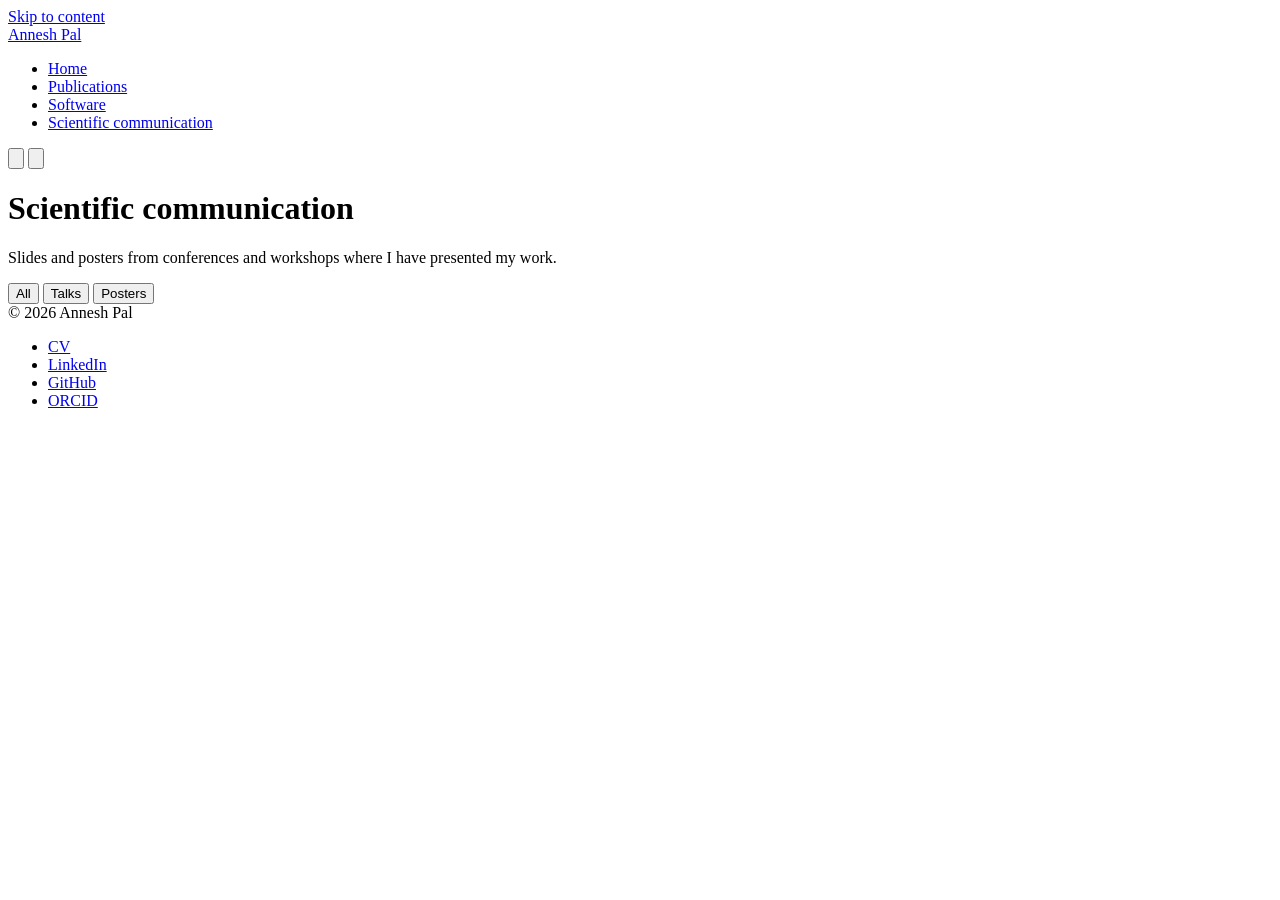
==== communication.html @ 30f83ec1 "Add files via upload New website" ====
<!DOCTYPE html>
<html lang="en">
<head>
  <meta charset="utf-8">
  <meta name="viewport" content="width=device-width, initial-scale=1">
  <title>Scientific communication | Annesh Pal</title>
  <meta name="description" content="Slides and posters presented by Annesh Pal at conferences and workshops.">
  <meta name="author" content="Annesh Pal">
  <meta name="google-site-verification" content="eEVup96OEpur1_kXBRJ_z_jjKePVoSG-uzVZ42ypXxE">
  <meta property="og:title" content="Scientific communication | Annesh Pal">
  <meta property="og:description" content="Slides and posters presented by Annesh Pal at conferences and workshops.">
  <meta property="og:type" content="website">
  <meta property="og:image" content="photo.jpg">
  <link rel="icon" href="data:image/svg+xml,%3Csvg xmlns='http://www.w3.org/2000/svg' viewBox='0 0 32 32'%3E%3Crect width='32' height='32' rx='7' fill='%237b2141'/%3E%3Ctext x='16' y='22.5' font-family='Georgia,serif' font-size='17' font-weight='600' fill='white' text-anchor='middle'%3EAP%3C/text%3E%3C/svg%3E">
  <link rel="preload" href="assets/fonts/source-serif-4-latin-opsz-normal.woff2" as="font" type="font/woff2" crossorigin>
  <link rel="preload" href="assets/fonts/source-sans-3-latin-wght-normal.woff2" as="font" type="font/woff2" crossorigin>
  <script>try { var t = localStorage.getItem('theme'); if (t) document.documentElement.dataset.theme = t; } catch (e) {}</script>
  <link rel="stylesheet" href="assets/style.css">
</head>
<body>
  <a class="skip" href="#content">Skip to content</a>
  <header class="site-header">
    <div class="wrap">
      <a class="brand" href="index.html">Annesh Pal</a>
      <nav class="nav" aria-label="Main">
        <ul>
          <li><a href="index.html">Home</a></li>
          <li><a href="publications.html">Publications</a></li>
          <li><a href="software.html">Software</a></li>
          <li><a href="communication.html" aria-current="page">Scientific communication</a></li>
        </ul>
        <button class="icon-btn theme-btn" type="button" aria-label="Switch between light and dark theme"><svg class="sun" viewBox="0 0 24 24" fill="none" stroke="currentColor" stroke-width="1.8" stroke-linecap="round" aria-hidden="true"><circle cx="12" cy="12" r="4"/><path d="M12 2.5v2M12 19.5v2M4.6 4.6 6 6M18 18l1.4 1.4M2.5 12h2M19.5 12h2M4.6 19.4 6 18M18 6l1.4-1.4"/></svg><svg class="moon" viewBox="0 0 24 24" fill="none" stroke="currentColor" stroke-width="1.8" stroke-linejoin="round" aria-hidden="true"><path d="M20 14.5A8 8 0 0 1 9.5 4a8 8 0 1 0 10.5 10.5Z"/></svg></button>
        <button class="icon-btn menu-btn" type="button" aria-label="Menu" aria-expanded="false"><svg viewBox="0 0 24 24" fill="none" stroke="currentColor" stroke-width="1.8" stroke-linecap="round" aria-hidden="true"><path d="M4 7h16M4 12h16M4 17h16"/></svg></button>
      </nav>
    </div>
  </header>

  <main id="content">
    <div class="wrap">
      <header class="page-head">
        <h1>Scientific communication</h1>
        <p>Slides and posters from conferences and workshops where I have presented my work.</p>
      </header>

      <div class="page-body">
        <div class="filters" role="group" aria-label="Show">
          <button class="btn filter" type="button" data-filter="all" aria-pressed="true">All <span class="count"></span></button>
          <button class="btn filter" type="button" data-filter="talk" aria-pressed="false">Talks <span class="count"></span></button>
          <button class="btn filter" type="button" data-filter="poster" aria-pressed="false">Posters <span class="count"></span></button>
        </div>

        <!--
          HOW TO ADD A TALK OR POSTER
          1. Put the PDF in the "files" folder (keep each file under about 20 MB).
          2. Copy the block below, remove the comment markers around it, and paste it
             inside the right year (newest first). For a new year, copy a whole
             <section class="year-group"> block.
          3. Set data-type="talk" for slides or data-type="poster" for a poster,
             and change the tag text to match (Talk, Invited talk, Poster).
          4. Delete any button you don't need (for example the event website).

        <article class="entry" data-type="talk">
          <span class="tag">Talk</span>
          <h3>Title of the talk or poster</h3>
          <p class="authors">Name of the conference or workshop, City, Country</p>
          <p class="venue"><time datetime="2026-06">June 2026</time></p>
          <div class="entry-actions">
            <a class="btn primary" href="files/your-file.pdf" data-viewer>View slides</a>
            <a class="btn" href="files/your-file.pdf" download>Download PDF</a>
            <a class="btn" href="https://event-website.example">Event website</a>
          </div>
        </article>
        -->

        <div class="comm-list">
          <!-- Year groups with talks and posters go here, newest first. -->
        </div>

        <p class="empty" hidden>Slides and posters will be added here soon. In the meantime, see my <a href="publications.html">publications</a>.</p>
      </div>
    </div>

    <dialog class="viewer" aria-labelledby="viewer-title">
      <div class="viewer-bar">
        <h2 id="viewer-title">Preview</h2>
        <div class="viewer-actions">
          <a class="btn" id="viewer-open" href="#" target="_blank" rel="noopener">Open in new tab</a>
          <button class="btn" type="button" id="viewer-close">Close</button>
        </div>
      </div>
      <iframe title="Document preview" id="viewer-frame"></iframe>
    </dialog>
  </main>

  <footer class="site-footer">
    <div class="wrap">
      <span>&copy; <span id="year">2026</span> Annesh Pal</span>
      <ul>
        <li><a href="files/Annesh_Pal_CV.pdf">CV</a></li>
        <li><a href="https://www.linkedin.com/in/annesh-pal-4635a8240/">LinkedIn</a></li>
        <li><a href="https://github.com/annesh07">GitHub</a></li>
        <li><a href="https://orcid.org/0009-0003-2146-180X">ORCID</a></li>
      </ul>
    </div>
  </footer>
  <script src="assets/site.js" defer></script>
</body>
</html>
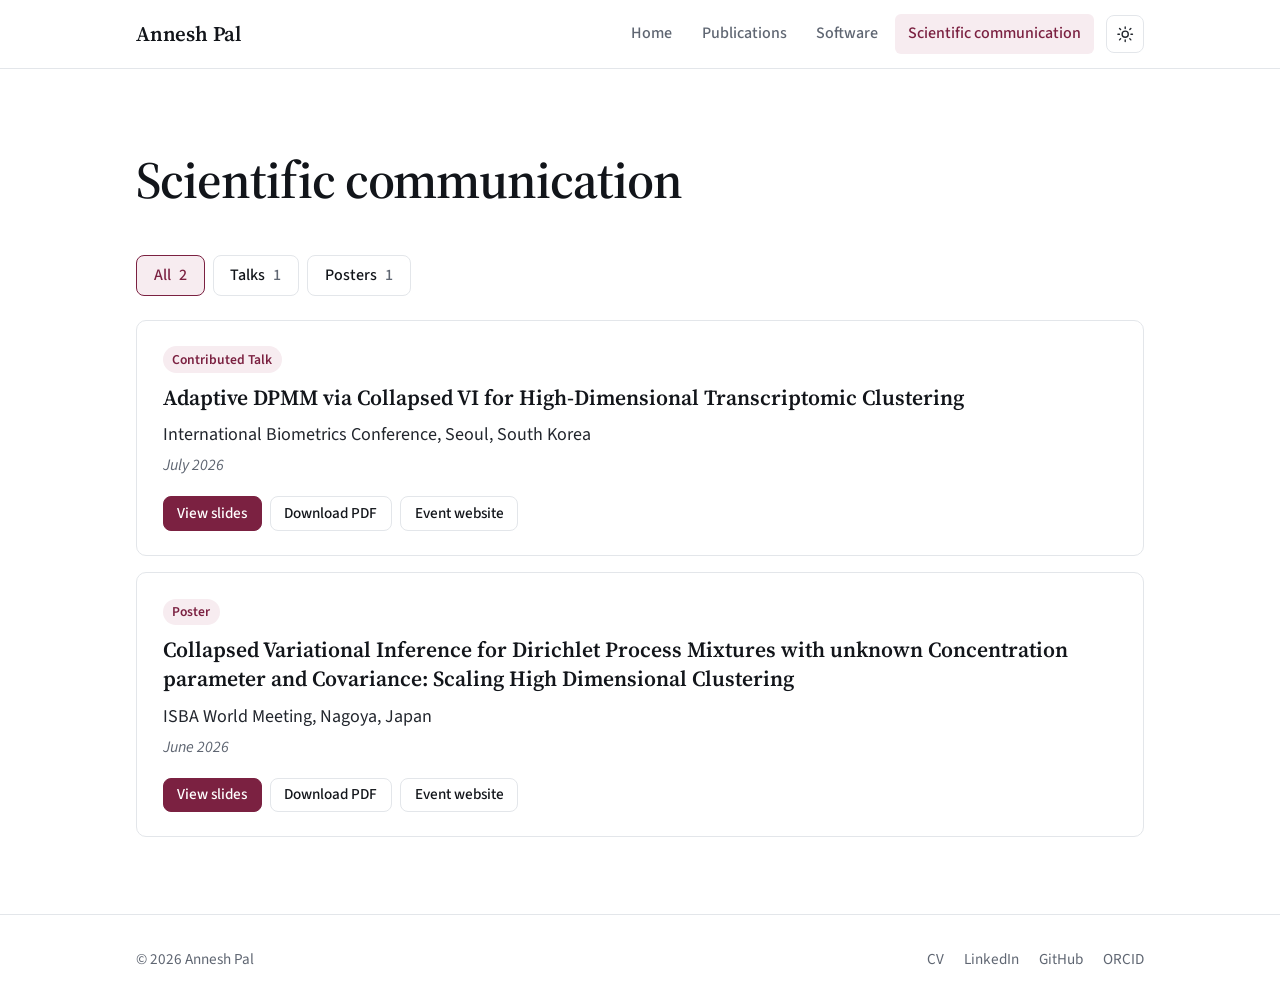
==== commit 73f4e93d: "Update communication.html" ====
--- a/communication.html
+++ b/communication.html
@@ -39,7 +39,6 @@
     <div class="wrap">
       <header class="page-head">
         <h1>Scientific communication</h1>
-        <p>Slides and posters from conferences and workshops where I have presented my work.</p>
       </header>
 
       <div class="page-body">
@@ -73,10 +72,29 @@
         -->
 
         <div class="comm-list">
-          <!-- Year groups with talks and posters go here, newest first. -->
+          <article class="entry" data-type="talk">
+          <span class="tag">Contributed Talk</span>
+          <h3>Adaptive DPMM via Collapsed VI for High-Dimensional Transcriptomic Clustering</h3>
+          <p class="authors">International Biometrics Conference, Seoul, South Korea</p>
+          <p class="venue"><time datetime="2026-07">July 2026</time></p>
+          <div class="entry-actions">
+            <a class="btn primary" href="files/your-file.pdf" data-viewer>View slides</a>
+            <a class="btn" href="files/your-file.pdf" download>Download PDF</a>
+            <a class="btn" href="https://www.ibc2026.org/home/">Event website</a>
+          </div>
+          </article>
+          <article class="entry" data-type="poster">
+          <span class="tag">Poster</span>
+          <h3>Collapsed Variational Inference for Dirichlet Process Mixtures with unknown Concentration parameter and Covariance: Scaling High Dimensional Clustering</h3>
+          <p class="authors">ISBA World Meeting, Nagoya, Japan</p>
+          <p class="venue"><time datetime="2026-06">June 2026</time></p>
+          <div class="entry-actions">
+            <a class="btn primary" href="files/your-file.pdf" data-viewer>View slides</a>
+            <a class="btn" href="files/your-file.pdf" download>Download PDF</a>
+            <a class="btn" href="https://isba2026.github.io/">Event website</a>
+          </div>
+          </article>
         </div>
-
-        <p class="empty" hidden>Slides and posters will be added here soon. In the meantime, see my <a href="publications.html">publications</a>.</p>
       </div>
     </div>
 
--- a/assets/style.css
+++ b/assets/style.css
@@ -0,0 +1,258 @@
+/* ---------- Fonts (self-hosted) ---------- */
+@font-face {
+  font-family: "Source Serif 4";
+  src: url("fonts/source-serif-4-latin-opsz-normal.woff2") format("woff2-variations");
+  font-weight: 200 900; font-style: normal; font-display: swap;
+}
+@font-face {
+  font-family: "Source Sans 3";
+  src: url("fonts/source-sans-3-latin-wght-normal.woff2") format("woff2-variations");
+  font-weight: 200 900; font-style: normal; font-display: swap;
+}
+@font-face {
+  font-family: "Source Sans 3";
+  src: url("fonts/source-sans-3-latin-wght-italic.woff2") format("woff2-variations");
+  font-weight: 200 900; font-style: italic; font-display: swap;
+}
+
+/* ---------- Tokens ---------- */
+:root {
+  --bg: #ffffff;
+  --surface: #f5f6f8;
+  --text: #22262d;
+  --heading: #12151a;
+  --muted: #5f6672;
+  --rule: #e3e6ea;
+  --accent: #7b2141;        /* Bordeaux */
+  --accent-hover: #5e1831;
+  --accent-soft: #f7ecf0;
+  --serif: "Source Serif 4", Georgia, "Times New Roman", serif;
+  --sans: "Source Sans 3", -apple-system, "Segoe UI", Roboto, Helvetica, Arial, sans-serif;
+  --mono: ui-monospace, SFMono-Regular, Menlo, Consolas, monospace;
+  --wrap: 68rem;
+  --radius: 10px;
+  color-scheme: light;
+}
+@media (prefers-color-scheme: dark) {
+  :root:not([data-theme="light"]) {
+    --bg: #15171b; --surface: #1d2025; --text: #dfe2e6; --heading: #f3f4f6; --muted: #9ba2ac;
+    --rule: #2d3138; --accent: #d99aae; --accent-hover: #ecbccb; --accent-soft: #2a1e24;
+    color-scheme: dark;
+  }
+}
+:root[data-theme="dark"] {
+  --bg: #15171b; --surface: #1d2025; --text: #dfe2e6; --heading: #f3f4f6; --muted: #9ba2ac;
+  --rule: #2d3138; --accent: #d99aae; --accent-hover: #ecbccb; --accent-soft: #2a1e24;
+  color-scheme: dark;
+}
+
+/* ---------- Page-to-page transitions (supported browsers only) ---------- */
+@view-transition { navigation: auto; }
+.site-header { view-transition-name: site-header; }
+::view-transition-old(root) { animation: 160ms ease-out both vt-out; }
+::view-transition-new(root) { animation: 220ms ease-out both vt-in; }
+@keyframes vt-out { to { opacity: 0; } }
+@keyframes vt-in { from { opacity: 0; transform: translateY(6px); } }
+@media (prefers-reduced-motion: reduce) {
+  ::view-transition-old(root), ::view-transition-new(root) { animation: none; }
+  * { transition: none !important; }
+}
+
+/* ---------- Base ---------- */
+*, *::before, *::after { box-sizing: border-box; }
+[hidden] { display: none !important; }
+html { -webkit-text-size-adjust: 100%; }
+body {
+  margin: 0; background: var(--bg); color: var(--text);
+  font-family: var(--sans); font-size: 1.125rem; line-height: 1.6;
+  -webkit-font-smoothing: antialiased;
+  display: flex; flex-direction: column; min-height: 100vh;
+}
+main { flex: 1; }
+h1, h2, h3 { font-family: var(--serif); color: var(--heading); font-weight: 600; line-height: 1.2; margin: 0; }
+p { margin: 0 0 1em; }
+a { color: var(--accent); text-decoration: underline; text-decoration-thickness: 1px; text-underline-offset: .18em; }
+a:hover { color: var(--accent-hover); text-decoration-thickness: 2px; }
+:focus-visible { outline: 2px solid var(--accent); outline-offset: 3px; border-radius: 4px; }
+.wrap { max-width: var(--wrap); margin: 0 auto; padding: 0 clamp(1.25rem, 4vw, 2.5rem); }
+.skip { position: absolute; left: -999px; top: .5rem; background: var(--bg); padding: .5rem 1rem; z-index: 100; }
+.skip:focus { left: .5rem; }
+
+/* ---------- Header ---------- */
+.site-header {
+  position: sticky; top: 0; z-index: 50;
+  background: color-mix(in srgb, var(--bg) 92%, transparent);
+  backdrop-filter: saturate(1.4) blur(10px); -webkit-backdrop-filter: saturate(1.4) blur(10px);
+  border-bottom: 1px solid var(--rule);
+}
+.site-header .wrap { display: flex; align-items: center; justify-content: space-between; height: 4.25rem; }
+.brand { font-family: var(--serif); font-size: 1.3rem; font-weight: 600; color: var(--heading); text-decoration: none; letter-spacing: -.01em; }
+.brand:hover { color: var(--heading); text-decoration: none; }
+.nav { display: flex; align-items: center; gap: .25rem; }
+.nav ul { display: flex; gap: .25rem; list-style: none; margin: 0; padding: 0; }
+.nav a {
+  display: block; padding: .45rem .8rem; border-radius: 6px;
+  color: var(--muted); text-decoration: none; font-size: 1rem; font-weight: 500;
+  transition: color .15s, background-color .15s;
+}
+.nav a:hover { color: var(--heading); background: var(--surface); }
+.nav a[aria-current="page"] { color: var(--accent); background: var(--accent-soft); }
+.icon-btn {
+  appearance: none; background: transparent; border: 1px solid var(--rule); color: var(--text);
+  width: 2.4rem; height: 2.4rem; border-radius: 8px; cursor: pointer;
+  display: inline-grid; place-items: center; margin-left: .5rem; transition: border-color .15s, background-color .15s;
+}
+.icon-btn:hover { background: var(--surface); }
+.icon-btn svg { width: 1.15rem; height: 1.15rem; }
+.menu-btn { display: none; }
+.theme-btn .moon { display: none; }
+:root[data-theme="dark"] .theme-btn .sun { display: none; }
+:root[data-theme="dark"] .theme-btn .moon { display: block; }
+@media (prefers-color-scheme: dark) {
+  :root:not([data-theme="light"]) .theme-btn .sun { display: none; }
+  :root:not([data-theme="light"]) .theme-btn .moon { display: block; }
+}
+
+@media (max-width: 860px) {
+  .menu-btn { display: inline-grid; }
+  .nav ul {
+    position: absolute; top: 4.25rem; left: 0; right: 0; flex-direction: column; gap: 0;
+    background: var(--bg); border-bottom: 1px solid var(--rule); padding: .5rem clamp(1.25rem, 4vw, 2.5rem) 1rem;
+    display: none;
+  }
+  .nav.open ul { display: flex; }
+  .nav a { padding: .75rem .5rem; font-size: 1.1rem; }
+}
+
+/* ---------- Page heading ---------- */
+.page-head { padding: clamp(3rem, 7vw, 5rem) 0 2rem; }
+.page-head h1 { font-size: clamp(2.25rem, 5vw, 3.25rem); letter-spacing: -.02em; margin-bottom: .75rem; }
+.page-head p { color: var(--muted); font-size: 1.2rem; max-width: 40rem; margin: 0; }
+
+/* ---------- Home ---------- */
+.intro {
+  display: grid; grid-template-columns: minmax(0, 17rem) minmax(0, 1fr); gap: clamp(2rem, 5vw, 4.5rem);
+  align-items: start; padding: clamp(3rem, 8vw, 6rem) 0 clamp(3rem, 6vw, 4.5rem);
+}
+.portrait { width: 100%; height: auto; aspect-ratio: 4 / 5; object-fit: cover; border-radius: var(--radius); background: var(--surface); }
+.intro h1 { font-size: clamp(2.6rem, 6vw, 4rem); letter-spacing: -.025em; margin-bottom: .4rem; }
+.role { font-size: 1.25rem; color: var(--muted); margin-bottom: 1.75rem; }
+.role a { color: var(--heading); font-weight: 200; text-decoration-color: color-mix(in srgb, var(--accent) 55%, transparent); text-underline-offset: .2em; }
+.role a:hover { color: var(--accent); text-decoration-color: var(--accent); }
+.bio { max-width: 38rem; }
+.bio p:first-child { font-size: 1.25rem; color: var(--heading); }
+.profiles { display: flex; flex-wrap: wrap; gap: .6rem; margin-top: 1.75rem; padding: 0; list-style: none; }
+.btn {
+  display: inline-flex; align-items: center; gap: .5rem;
+  padding: .55rem 1.05rem; border-radius: 8px; border: 1px solid var(--rule);
+  color: var(--heading); background: var(--bg); text-decoration: none; font-size: 1rem; font-weight: 500;
+  font-family: var(--sans); cursor: pointer; line-height: 1.3;
+  transition: border-color .15s, background-color .15s, color .15s;
+}
+.btn:hover { border-color: var(--accent); color: var(--accent); text-decoration: none; }
+.btn svg { width: 1rem; height: 1rem; flex: none; }
+.btn.primary { background: var(--accent); border-color: var(--accent); color: var(--bg); }
+.btn.primary:hover { background: var(--accent-hover); border-color: var(--accent-hover); color: var(--bg); }
+:root[data-theme="dark"] .btn.primary { background: var(--accent-soft); color: var(--accent); }
+:root[data-theme="dark"] .btn.primary:hover { border-color: var(--accent-hover); color: var(--accent-hover); }
+@media (prefers-color-scheme: dark) {
+  :root:not([data-theme="light"]) .btn.primary { background: var(--accent-soft); color: var(--accent); }
+  :root:not([data-theme="light"]) .btn.primary:hover { border-color: var(--accent-hover); color: var(--accent-hover); }
+}
+@media (max-width: 720px) {
+  .intro { grid-template-columns: 1fr; }
+  .portrait { max-width: 13rem; }
+}
+
+.home-grid {
+  display: grid; grid-template-columns: 1fr 1fr; gap: clamp(2rem, 5vw, 4.5rem);
+  padding: clamp(2.5rem, 5vw, 3.5rem) 0 clamp(3rem, 6vw, 5rem); border-top: 1px solid var(--rule);
+}
+@media (max-width: 820px) { .home-grid { grid-template-columns: 1fr; } }
+.section-title { font-size: 1.5rem; margin-bottom: 1.25rem; }
+
+.topics { list-style: none; margin: 0; padding: 0; }
+.topics li { padding: .9rem 0; border-bottom: 1px solid var(--rule); }
+.topics li:first-child { padding-top: 0; }
+.topics strong { display: block; color: var(--heading); font-weight: 600; }
+.topics span { display: block; color: var(--muted); font-size: 1rem; line-height: 1.5; margin-top: .1rem; }
+
+.news { list-style: none; margin: 0; padding: 0; }
+.news li { display: grid; grid-template-columns: 6.5rem 1fr; gap: 1rem; padding: .9rem 0; border-bottom: 1px solid var(--rule); }
+.news li:first-child { padding-top: 0; }
+.news time { color: var(--muted); font-size: 1rem; font-variant-numeric: tabular-nums; padding-top: .1rem; }
+@media (max-width: 520px) { .news li { grid-template-columns: 1fr; gap: .1rem; } }
+
+/* ---------- Entries: publications and software ---------- */
+.year-group { display: grid; grid-template-columns: 7rem minmax(0, 1fr); gap: 2rem; padding: 2rem 0; border-top: 1px solid var(--rule); }
+.year-group > h2 { font-size: 1.5rem; color: var(--muted); font-weight: 500; }
+@media (max-width: 720px) { .year-group { grid-template-columns: 1fr; gap: 1rem; } }
+
+.entry {
+  border: 1px solid var(--rule); border-radius: var(--radius); padding: 1.5rem 1.6rem;
+  transition: border-color .2s; background: var(--bg);
+}
+.entry + .entry { margin-top: 1rem; }
+.entry:hover { border-color: color-mix(in srgb, var(--accent) 45%, var(--rule)); }
+.tag {
+  display: inline-block; font-size: .85rem; font-weight: 600; color: var(--accent);
+  background: var(--accent-soft); padding: .15rem .6rem; border-radius: 999px; margin-bottom: .75rem;
+}
+.entry h3 { font-size: 1.35rem; line-height: 1.35; margin-bottom: .6rem; }
+.entry h3 a { color: var(--heading); text-decoration: none; }
+.entry h3 a:hover { color: var(--accent); text-decoration: underline; }
+.authors { margin-bottom: .2rem; }
+.authors .me { font-weight: 600; color: var(--heading); }
+.venue { color: var(--muted); font-size: 1rem; font-style: italic; }
+.entry-actions { display: flex; flex-wrap: wrap; gap: .5rem; margin-top: 1.1rem; }
+.entry-actions .btn { padding: .4rem .85rem; font-size: .95rem; }
+
+.code {
+  position: relative; margin-top: 1rem; background: var(--surface); border-radius: 8px;
+  border: 1px solid var(--rule);
+}
+.code pre { margin: 0; padding: 1rem 5.5rem 1rem 1.1rem; overflow-x: auto; font-family: var(--mono); font-size: .88rem; line-height: 1.55; color: var(--text); }
+.code .copy { position: absolute; top: .55rem; right: .55rem; padding: .3rem .7rem; font-size: .88rem; }
+.code[hidden] { display: none; }
+
+.facts { display: flex; flex-wrap: wrap; gap: .5rem 1.5rem; margin: .25rem 0 0; padding: 0; list-style: none; color: var(--muted); font-size: 1rem; }
+.facts b { color: var(--heading); font-weight: 600; }
+
+.page-body { padding-bottom: clamp(3rem, 6vw, 5rem); }
+.lead-note { color: var(--muted); font-size: 1rem; margin-top: 2rem; }
+
+/* ---------- Scientific communication ---------- */
+.filters { display: flex; flex-wrap: wrap; gap: .5rem; margin-bottom: 1.5rem; }
+.filter .count { color: var(--muted); font-variant-numeric: tabular-nums; }
+.filter[aria-pressed="true"] { background: var(--accent-soft); border-color: var(--accent); color: var(--accent); }
+.filter[aria-pressed="true"] .count { color: inherit; }
+.comm-list .year-group:first-child { border-top: 1px solid var(--rule); }
+.comm-list .entry[data-type] .tag { margin-bottom: .6rem; }
+.empty { border: 1px dashed var(--rule); border-radius: var(--radius); padding: 2.5rem 1.5rem; text-align: center; color: var(--muted); }
+
+.viewer {
+  width: min(1100px, 94vw); height: 90vh; max-height: 90vh; padding: 0;
+  border: 1px solid var(--rule); border-radius: 12px; background: var(--bg); color: var(--text); overflow: hidden;
+}
+.viewer[open] { display: flex; flex-direction: column; }
+.viewer::backdrop { background: rgb(10 12 16 / .6); }
+.viewer-bar { display: flex; align-items: center; justify-content: space-between; gap: 1rem; padding: .75rem 1rem; border-bottom: 1px solid var(--rule); }
+.viewer-bar h2 { font-size: 1.05rem; font-family: var(--sans); font-weight: 600; white-space: nowrap; overflow: hidden; text-overflow: ellipsis; }
+.viewer-actions { display: flex; gap: .5rem; flex: none; }
+.viewer-actions .btn { padding: .35rem .8rem; font-size: .95rem; }
+.viewer iframe { flex: 1; width: 100%; border: 0; background: var(--surface); }
+
+/* ---------- Footer ---------- */
+.site-footer { border-top: 1px solid var(--rule); padding: 2rem 0; color: var(--muted); font-size: .95rem; }
+.site-footer .wrap { display: flex; flex-wrap: wrap; justify-content: space-between; gap: 1rem; }
+.site-footer ul { display: flex; gap: 1.25rem; list-style: none; margin: 0; padding: 0; }
+.site-footer a { color: var(--muted); text-decoration: none; }
+.site-footer a:hover { color: var(--accent); text-decoration: underline; }
+
+/* ---------- Toast ---------- */
+.toast {
+  position: fixed; left: 50%; bottom: 1.5rem; transform: translate(-50%, .75rem); opacity: 0;
+  background: var(--heading); color: var(--bg); padding: .55rem 1.1rem; border-radius: 8px; font-size: .95rem;
+  transition: opacity .2s, transform .2s; pointer-events: none; z-index: 100;
+}
+.toast.show { opacity: 1; transform: translate(-50%, 0); }
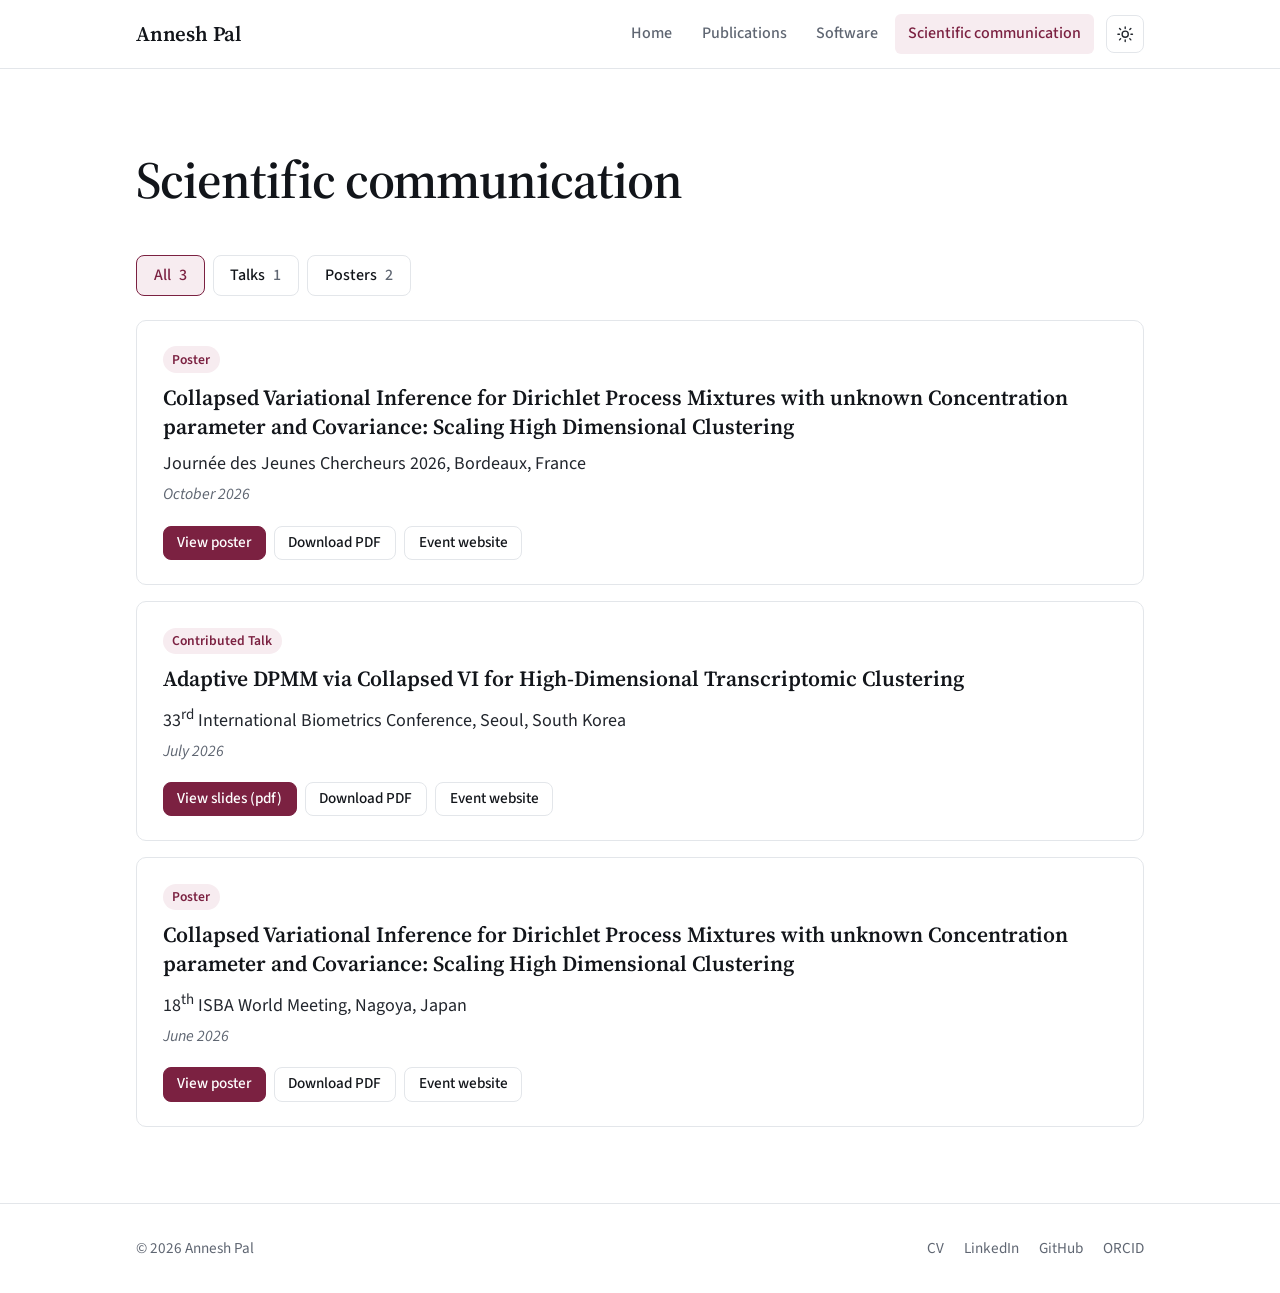
==== commit 72598f57: "Update communication.html" ====
--- a/communication.html
+++ b/communication.html
@@ -72,25 +72,36 @@
         -->
 
         <div class="comm-list">
+          <article class="entry" data-type="poster">
+          <span class="tag">Poster</span>
+          <h3>Collapsed Variational Inference for Dirichlet Process Mixtures with unknown Concentration parameter and Covariance: Scaling High Dimensional Clustering</h3>
+          <p class="authors">Journée des Jeunes Chercheurs 2026, Bordeaux, France</p>
+          <p class="venue"><time datetime="2026-10">October 2026</time></p>
+          <div class="entry-actions">
+            <a class="btn primary" href="files/Poster_JJC2026_Annesh.pdf" data-viewer>View poster</a>
+            <a class="btn" href="files/Poster_JJC2026_Annesh.pdf" download>Download PDF</a>
+            <a class="btn" href="https://www.bordeaux-population-health.center/fr/journee-des-jeunes-chercheurs-du-bph-2026/">Event website</a>
+          </div>
+          </article>
           <article class="entry" data-type="talk">
           <span class="tag">Contributed Talk</span>
           <h3>Adaptive DPMM via Collapsed VI for High-Dimensional Transcriptomic Clustering</h3>
-          <p class="authors">International Biometrics Conference, Seoul, South Korea</p>
+          <p class="authors">33<sup>rd</sup> International Biometrics Conference, Seoul, South Korea</p>
           <p class="venue"><time datetime="2026-07">July 2026</time></p>
-          <div class="entry-actions">
-            <a class="btn primary" href="files/your-file.pdf" data-viewer>View slides</a>
-            <a class="btn" href="files/your-file.pdf" download>Download PDF</a>
+          <div class="entry-actions"> 
+            <a class="btn primary" href="files/Talk_IBC_Annesh.pdf" data-viewer>View slides (pdf)</a>
+            <a class="btn" href="files/Talk_IBC_Annesh.pdf" download>Download PDF</a>
             <a class="btn" href="https://www.ibc2026.org/home/">Event website</a>
           </div>
           </article>
           <article class="entry" data-type="poster">
           <span class="tag">Poster</span>
           <h3>Collapsed Variational Inference for Dirichlet Process Mixtures with unknown Concentration parameter and Covariance: Scaling High Dimensional Clustering</h3>
-          <p class="authors">ISBA World Meeting, Nagoya, Japan</p>
+          <p class="authors">18<sup>th</sup> ISBA World Meeting, Nagoya, Japan</p>
           <p class="venue"><time datetime="2026-06">June 2026</time></p>
           <div class="entry-actions">
-            <a class="btn primary" href="files/your-file.pdf" data-viewer>View slides</a>
-            <a class="btn" href="files/your-file.pdf" download>Download PDF</a>
+            <a class="btn primary" href="files/Poster_ISBA_Annesh.pdf" data-viewer>View poster</a>
+            <a class="btn" href="files/Poster_ISBA_Annesh.pdf" download>Download PDF</a>
             <a class="btn" href="https://isba2026.github.io/">Event website</a>
           </div>
           </article>
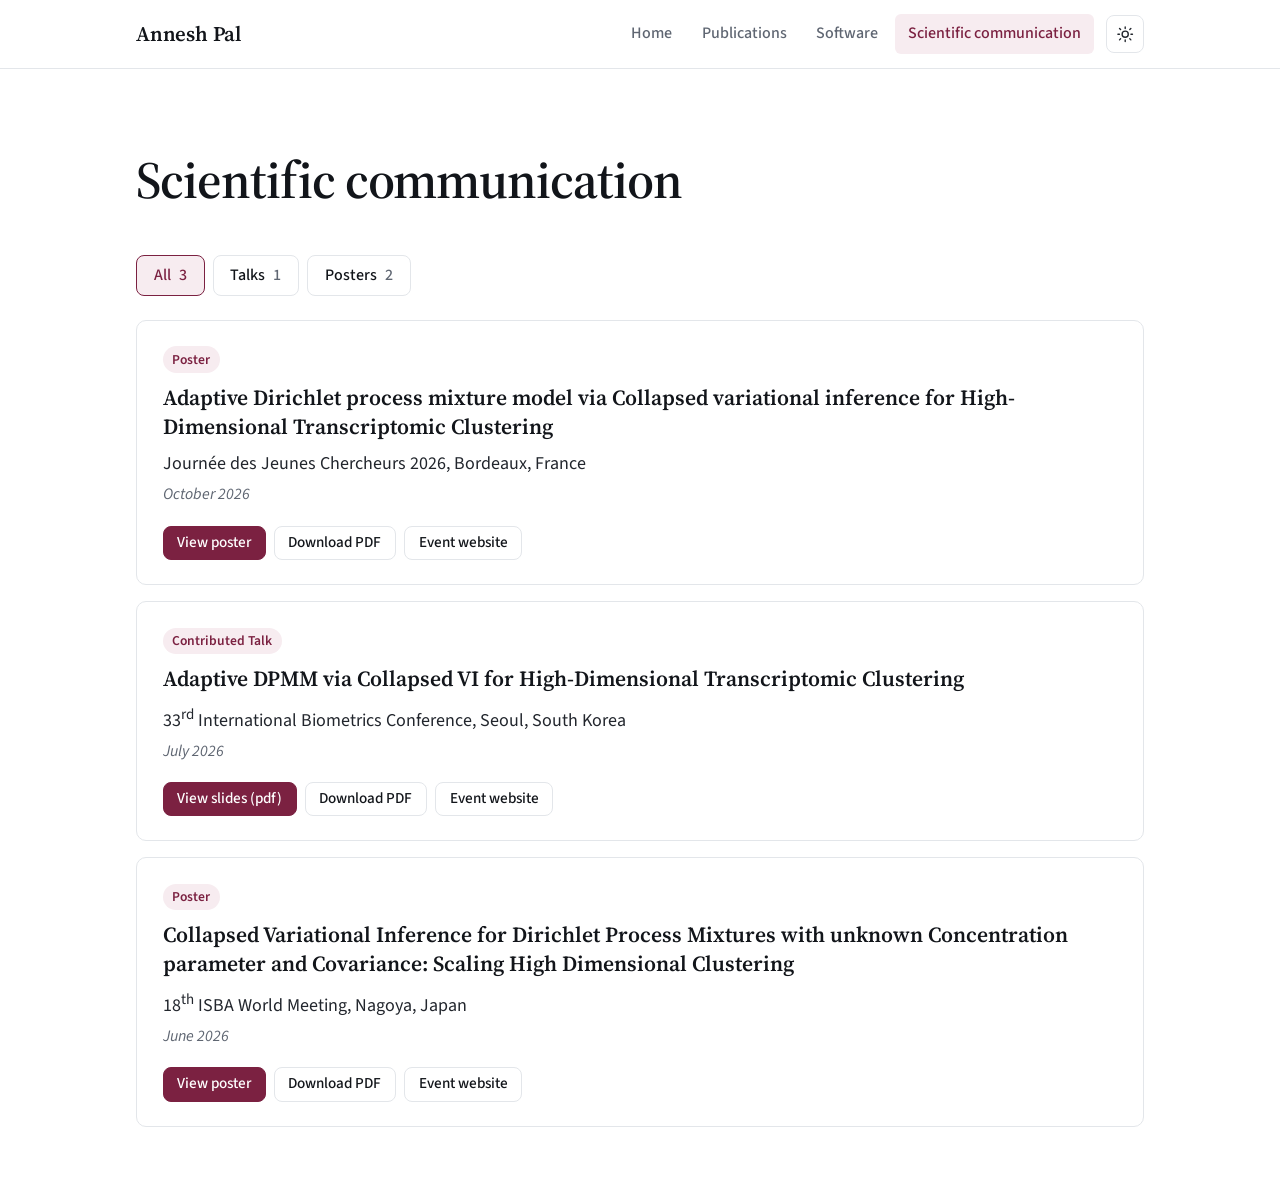
==== commit 3a3b45e5: "Update communication.html" ====
--- a/communication.html
+++ b/communication.html
@@ -74,7 +74,7 @@
         <div class="comm-list">
           <article class="entry" data-type="poster">
           <span class="tag">Poster</span>
-          <h3>Collapsed Variational Inference for Dirichlet Process Mixtures with unknown Concentration parameter and Covariance: Scaling High Dimensional Clustering</h3>
+          <h3>Adaptive Dirichlet process mixture model via Collapsed variational inference for High-Dimensional Transcriptomic Clustering</h3>
           <p class="authors">Journée des Jeunes Chercheurs 2026, Bordeaux, France</p>
           <p class="venue"><time datetime="2026-10">October 2026</time></p>
           <div class="entry-actions">
@@ -120,18 +120,6 @@
       <iframe title="Document preview" id="viewer-frame"></iframe>
     </dialog>
   </main>
-
-  <footer class="site-footer">
-    <div class="wrap">
-      <span>&copy; <span id="year">2026</span> Annesh Pal</span>
-      <ul>
-        <li><a href="files/Annesh_Pal_CV.pdf">CV</a></li>
-        <li><a href="https://www.linkedin.com/in/annesh-pal-4635a8240/">LinkedIn</a></li>
-        <li><a href="https://github.com/annesh07">GitHub</a></li>
-        <li><a href="https://orcid.org/0009-0003-2146-180X">ORCID</a></li>
-      </ul>
-    </div>
-  </footer>
   <script src="assets/site.js" defer></script>
 </body>
 </html>
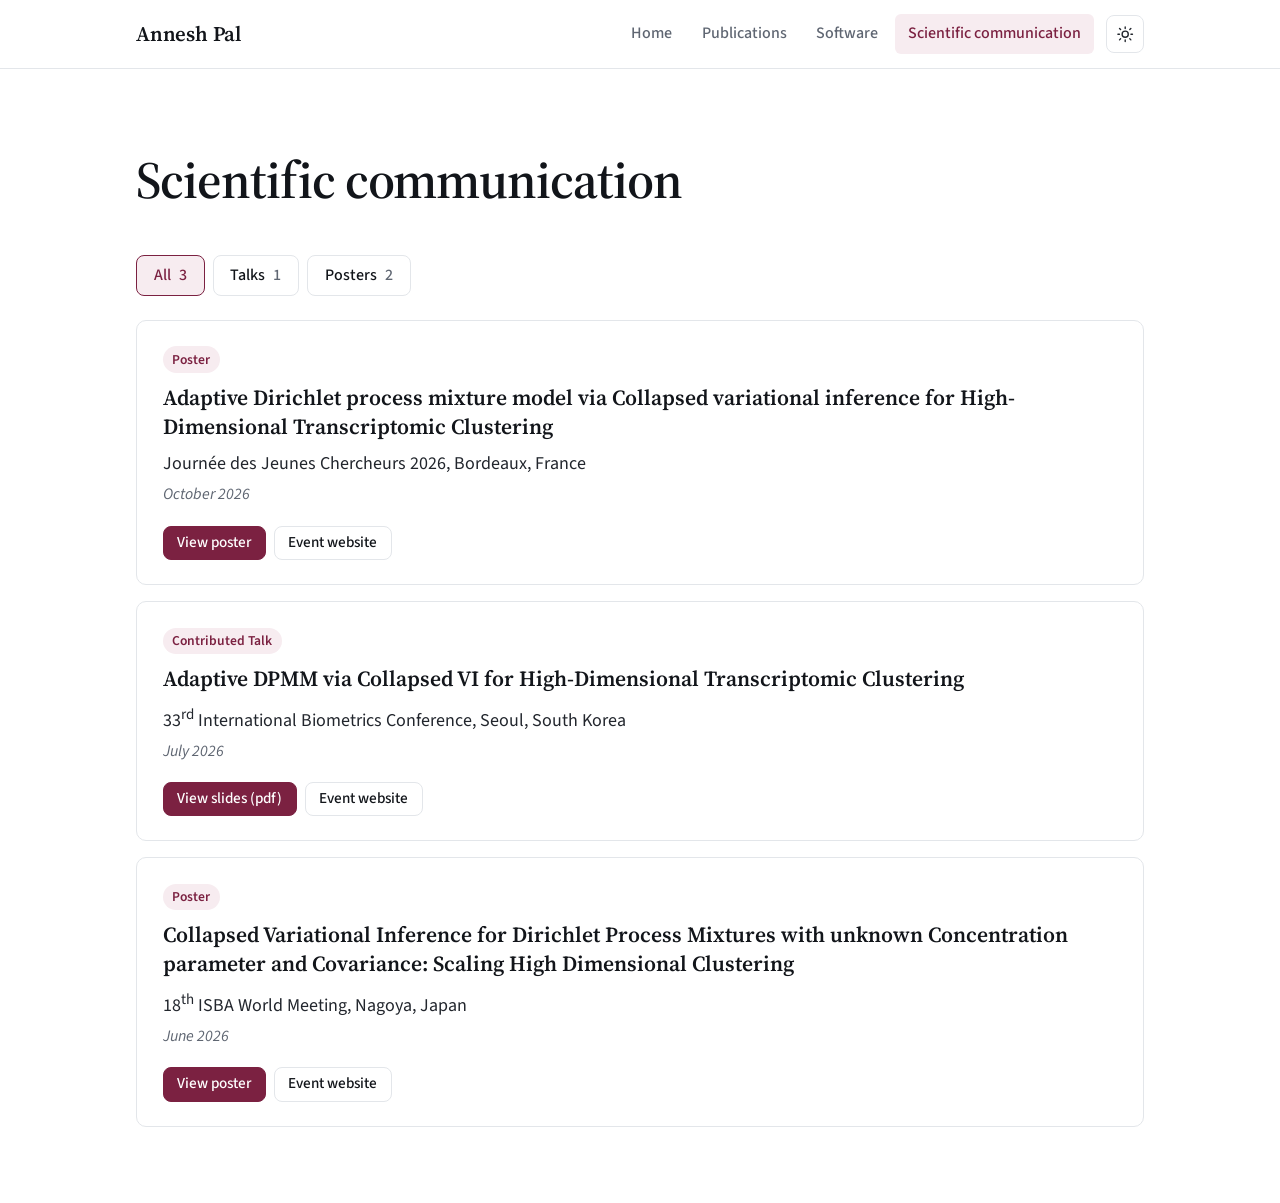
==== commit 1aae8604: "Update communication.html" ====
--- a/communication.html
+++ b/communication.html
@@ -79,7 +79,6 @@
           <p class="venue"><time datetime="2026-10">October 2026</time></p>
           <div class="entry-actions">
             <a class="btn primary" href="files/Poster_JJC2026_Annesh.pdf" data-viewer>View poster</a>
-            <a class="btn" href="files/Poster_JJC2026_Annesh.pdf" download>Download PDF</a>
             <a class="btn" href="https://www.bordeaux-population-health.center/fr/journee-des-jeunes-chercheurs-du-bph-2026/">Event website</a>
           </div>
           </article>
@@ -90,7 +89,6 @@
           <p class="venue"><time datetime="2026-07">July 2026</time></p>
           <div class="entry-actions"> 
             <a class="btn primary" href="files/Talk_IBC_Annesh.pdf" data-viewer>View slides (pdf)</a>
-            <a class="btn" href="files/Talk_IBC_Annesh.pdf" download>Download PDF</a>
             <a class="btn" href="https://www.ibc2026.org/home/">Event website</a>
           </div>
           </article>
@@ -101,7 +99,6 @@
           <p class="venue"><time datetime="2026-06">June 2026</time></p>
           <div class="entry-actions">
             <a class="btn primary" href="files/Poster_ISBA_Annesh.pdf" data-viewer>View poster</a>
-            <a class="btn" href="files/Poster_ISBA_Annesh.pdf" download>Download PDF</a>
             <a class="btn" href="https://isba2026.github.io/">Event website</a>
           </div>
           </article>
